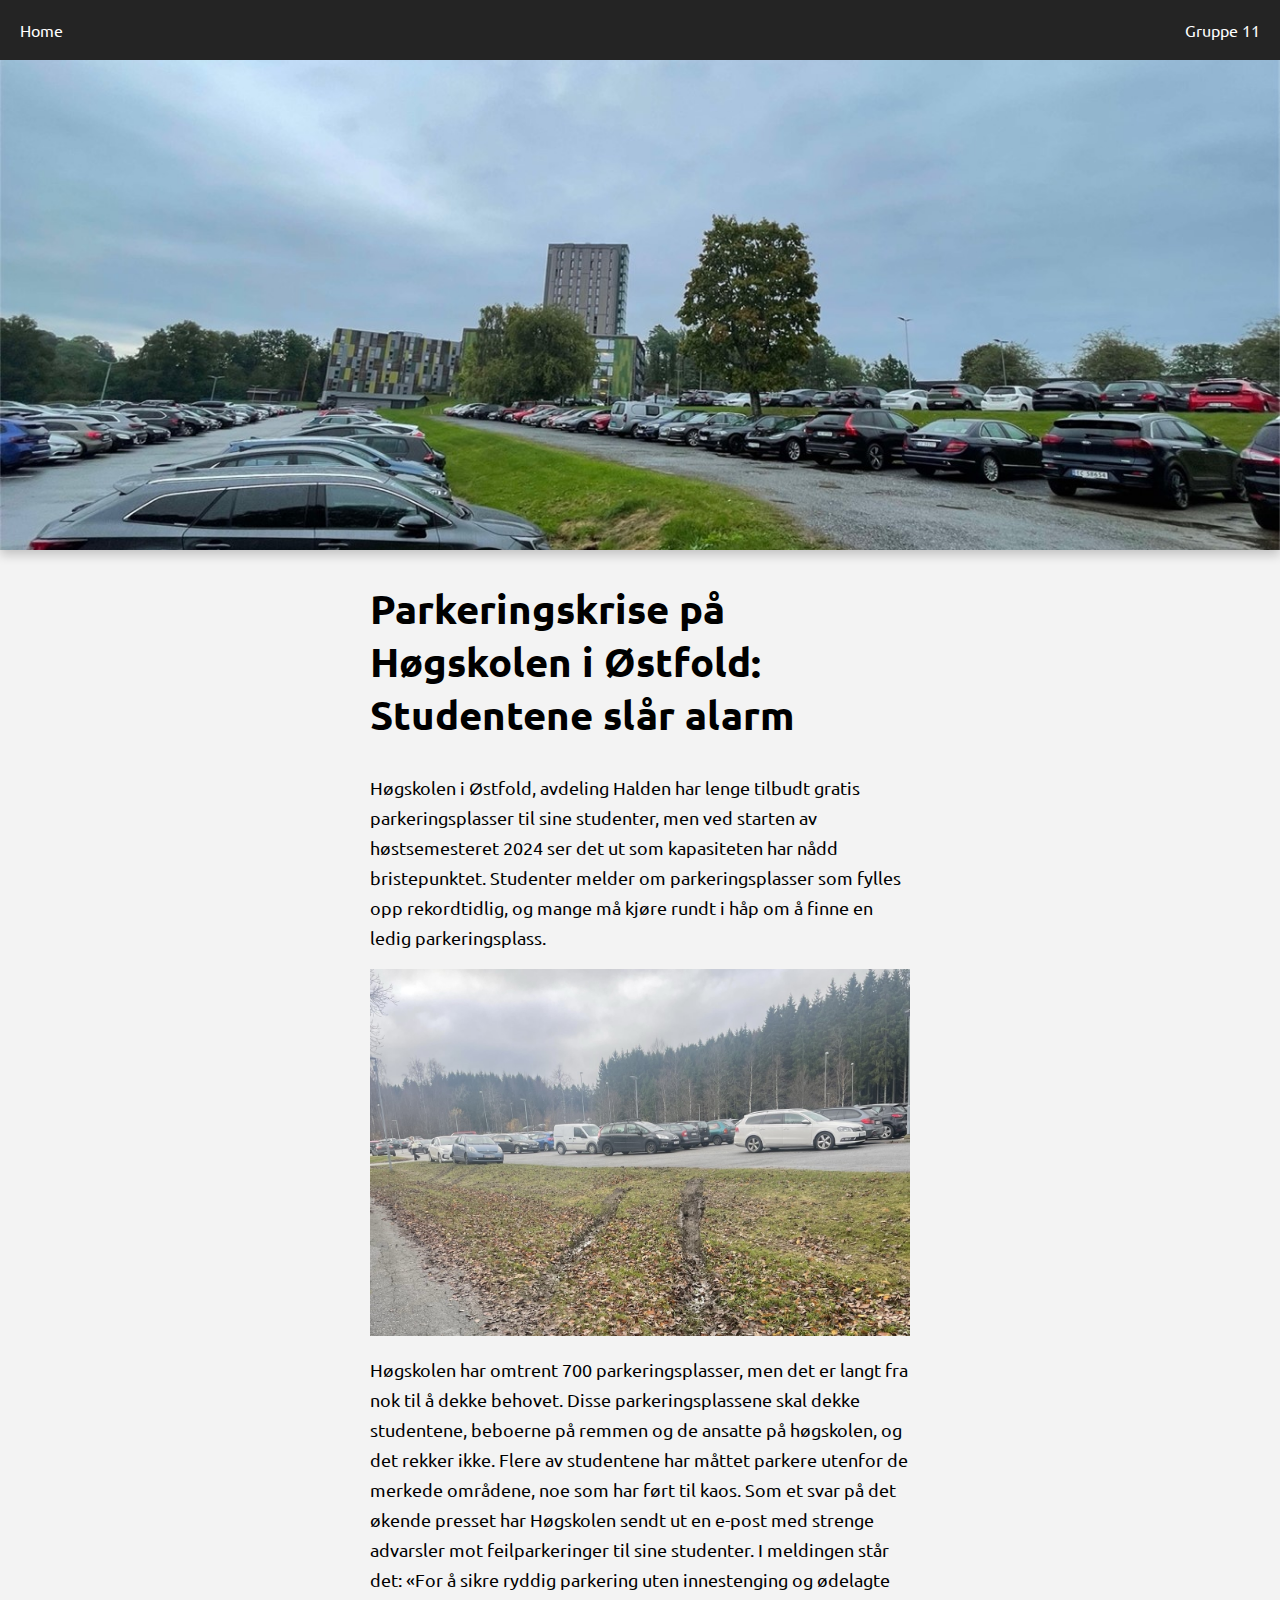
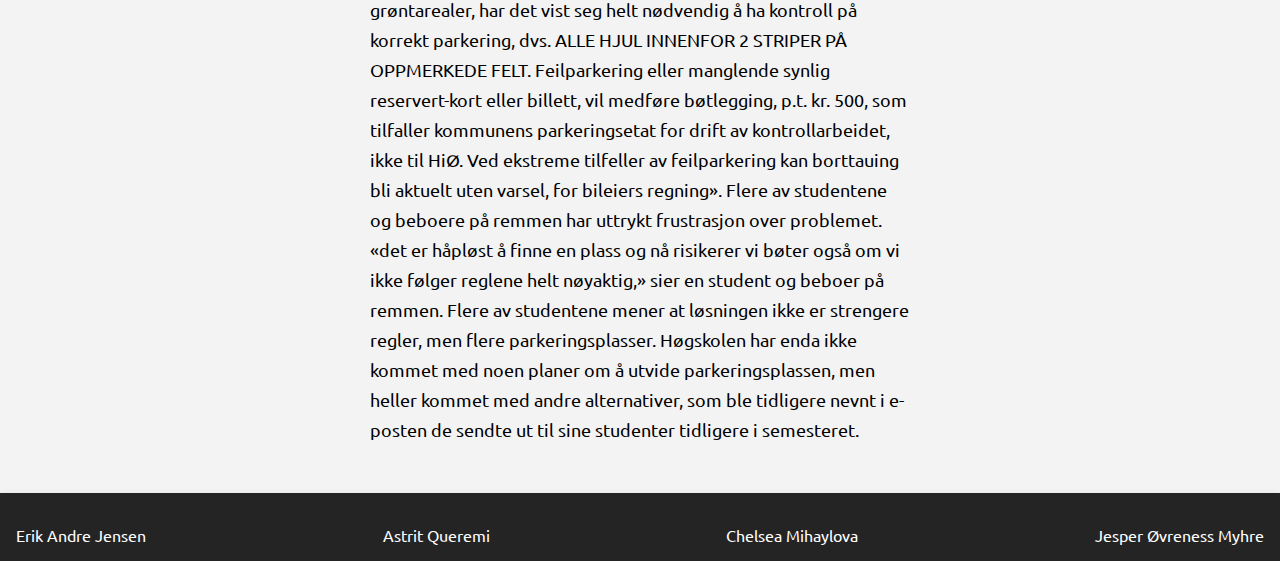
==== Oblig1/Artikkel1.html @ 08207254 "la til skrevet artikkel" ====
<!DOCTYPE html>
<html lang="en">
<head>
    <meta charset="UTF-8">
    <meta name="viewport" content="width=device-width, initial-scale=1.0">
    <link rel="preconnect" href="https://fonts.googleapis.com" />
    <link rel="preconnect" href="https://fonts.gstatic.com" crossorigin /> <link
      href="https://fonts.googleapis.com/css2?family=Ubuntu:ital,wght@0,300;0,400;0,500;0,700;1,300;1,400;1,500;1,700&display=swap"
      rel="stylesheet" />
    <link rel="stylesheet" type="text/css" href="./styles/Artikkel.css" />
    <link rel="stylesheet" type="text/css" href="./styles/nav.css" />
    <link rel="stylesheet" type="text/css" href="./styles/root.css" />

    <title>Artikkel</title>
</head>
<body>
    <main>
        <header>
          <nav>
            <ul>
              <li><a href="index.html">Home</a></li>
              <li>Gruppe 11</li>
            </ul>
          </nav>
          <section id="bannerContainer">
            <img src="./media/Bilde1.jpg" alt="Banner">
            
          </section>
        </header>
        <section id="infoContainer">
          <section id="articleContainer">
            <h1>Parkeringskrise på Høgskolen i Østfold: Studentene slår alarm</h1>
            <article>
                <p> Høgskolen i Østfold, avdeling Halden har lenge tilbudt gratis parkeringsplasser til sine studenter, men ved starten av høstsemesteret 2024 ser det ut som kapasiteten har nådd bristepunktet. Studenter melder om parkeringsplasser som fylles opp rekordtidlig, og mange må kjøre rundt i håp om å finne en ledig parkeringsplass.</p>
                <img src="./media/Bilde2.jpg" alt="Graf">
                <p>Høgskolen har omtrent 700 parkeringsplasser, men det er langt fra nok til å dekke behovet. Disse parkeringsplassene skal dekke studentene, beboerne på remmen og de ansatte på høgskolen, og det rekker ikke. Flere av studentene har måttet parkere utenfor de merkede områdene, noe som har ført til kaos.

                  Som et svar på det økende presset har Høgskolen sendt ut en e-post med strenge advarsler mot feilparkeringer til sine studenter. I meldingen står det: 
                  «For å sikre ryddig parkering uten innestenging og ødelagte grøntarealer, har det vist seg helt nødvendig å ha kontroll på korrekt parkering, dvs. ALLE HJUL INNENFOR 2 STRIPER PÅ OPPMERKEDE FELT. Feilparkering eller manglende synlig reservert-kort eller billett, vil medføre bøtlegging, p.t. kr. 500, som tilfaller kommunens parkeringsetat for drift av kontrollarbeidet, ikke til HiØ. Ved ekstreme tilfeller av feilparkering kan borttauing bli aktuelt uten varsel, for bileiers regning». 
                  
                  Flere av studentene og beboere på remmen har uttrykt frustrasjon over problemet. «det er håpløst å finne en plass og nå risikerer vi bøter også om vi ikke følger reglene helt nøyaktig,» sier en student og beboer på remmen. Flere av studentene mener at løsningen ikke er strengere regler, men flere parkeringsplasser. 
                  
                  Høgskolen har enda ikke kommet med noen planer om å utvide parkeringsplassen, men heller kommet med andre alternativer, som ble tidligere nevnt i e-posten de sendte ut til sine studenter tidligere i semesteret. 
                  
                  </p>
            </article>
          </section>
        </section>
    </main>
    <footer>
      <section id="memberSection"> 
        <li>Erik Andre Jensen</li>
        <li>Astrit Queremi</li>
        <li>Chelsea Mihaylova</li>
        <li>Jesper Øvreness Myhre</li>
      </section>
      </footer>
</body>
</html>
---- Oblig1/styles/Artikkel.css ----
html{
    background-color: var(--background-primary);
    font-family: var(--font);
    box-sizing: border-box;
    display: flex;
    justify-content: center;
    position: relative;
    margin-top: 50px;
  }

  header{
    height: auto;
    width: 100%;
    background-color: #023047;
    box-shadow: 0 5px 10px rgba(0,0,0,0.2);
  }

  body{
    margin: 0;
    padding: 0;
    width: 100%;
    margin: 0 auto;
   
  }

  #bannerContainer{
    width: 100%;
    height: 500px;

    img{
      width: 100%;
      height: 100%;
      object-fit: cover;
    }
  }

  #infoContainer{
    display: flex;
    flex-direction: column;
    align-items: center;
    justify-content: center;
    margin: 0 auto 100px auto;
    width: 65%;
    min-width: 560px;
  }

  #articleContainer{
    width: 65%;
    h1{
      margin-top: 2rem;
      margin-bottom: 2rem;
      font-weight: bold;
      font-size: 2.5rem;
    }

    p{
      margin-top: 1rem;
      margin-bottom: 1rem;
      font-size: 18px;
      line-height: 30px;
    }

    img{
      max-width: 100%;
      min-width: 65%;
    }
  }
  
  footer{
    display: flex;
    flex-direction: column;
    list-style-type: none;
    gap: 2rem;
    background-color: hsl(0, 0%, 14%);
    box-shadow: 0 5px 10px rgba(0,0,0,0.2);
    padding-top: 1rem;
    position: absolute;
    bottom: 0;
    left: 0;
    right: 0;
  }
  
  #memberSection{
    display: flex;
    justify-content: space-between;
    align-items: center;
    padding: 1rem;
    color: white;
    
    h1{
      font-size: 3rem;
      margin-top: 0.4rem;
    }
    ul{
      list-style-type: none;
      padding: 0;
      margin: 0;
    }
  }
  
  .block{
    display: block;
    text-decoration: none;
    color: black;
  }
---- Oblig1/styles/nav.css ----
nav{
  position: fixed;
  top: 0;
  left: 0;
  width: 100%;
  z-index: 1000;
  background-color: var(--background-secondary);

  ul{
    display: flex;
    flex-direction: row;
    justify-content: space-between;
    list-style-type: none;
    color: white;
    margin: 20px 20px;
    padding: 0;
    a{
      color: white;
      text-decoration: none;
    }
  }
  
}
---- Oblig1/styles/root.css ----
:root{
  --background-primary: #f3f3f3;
  --background-secondary: hsl(0, 0%, 14%);
  --font: "ubuntu", "sans-serif";
}
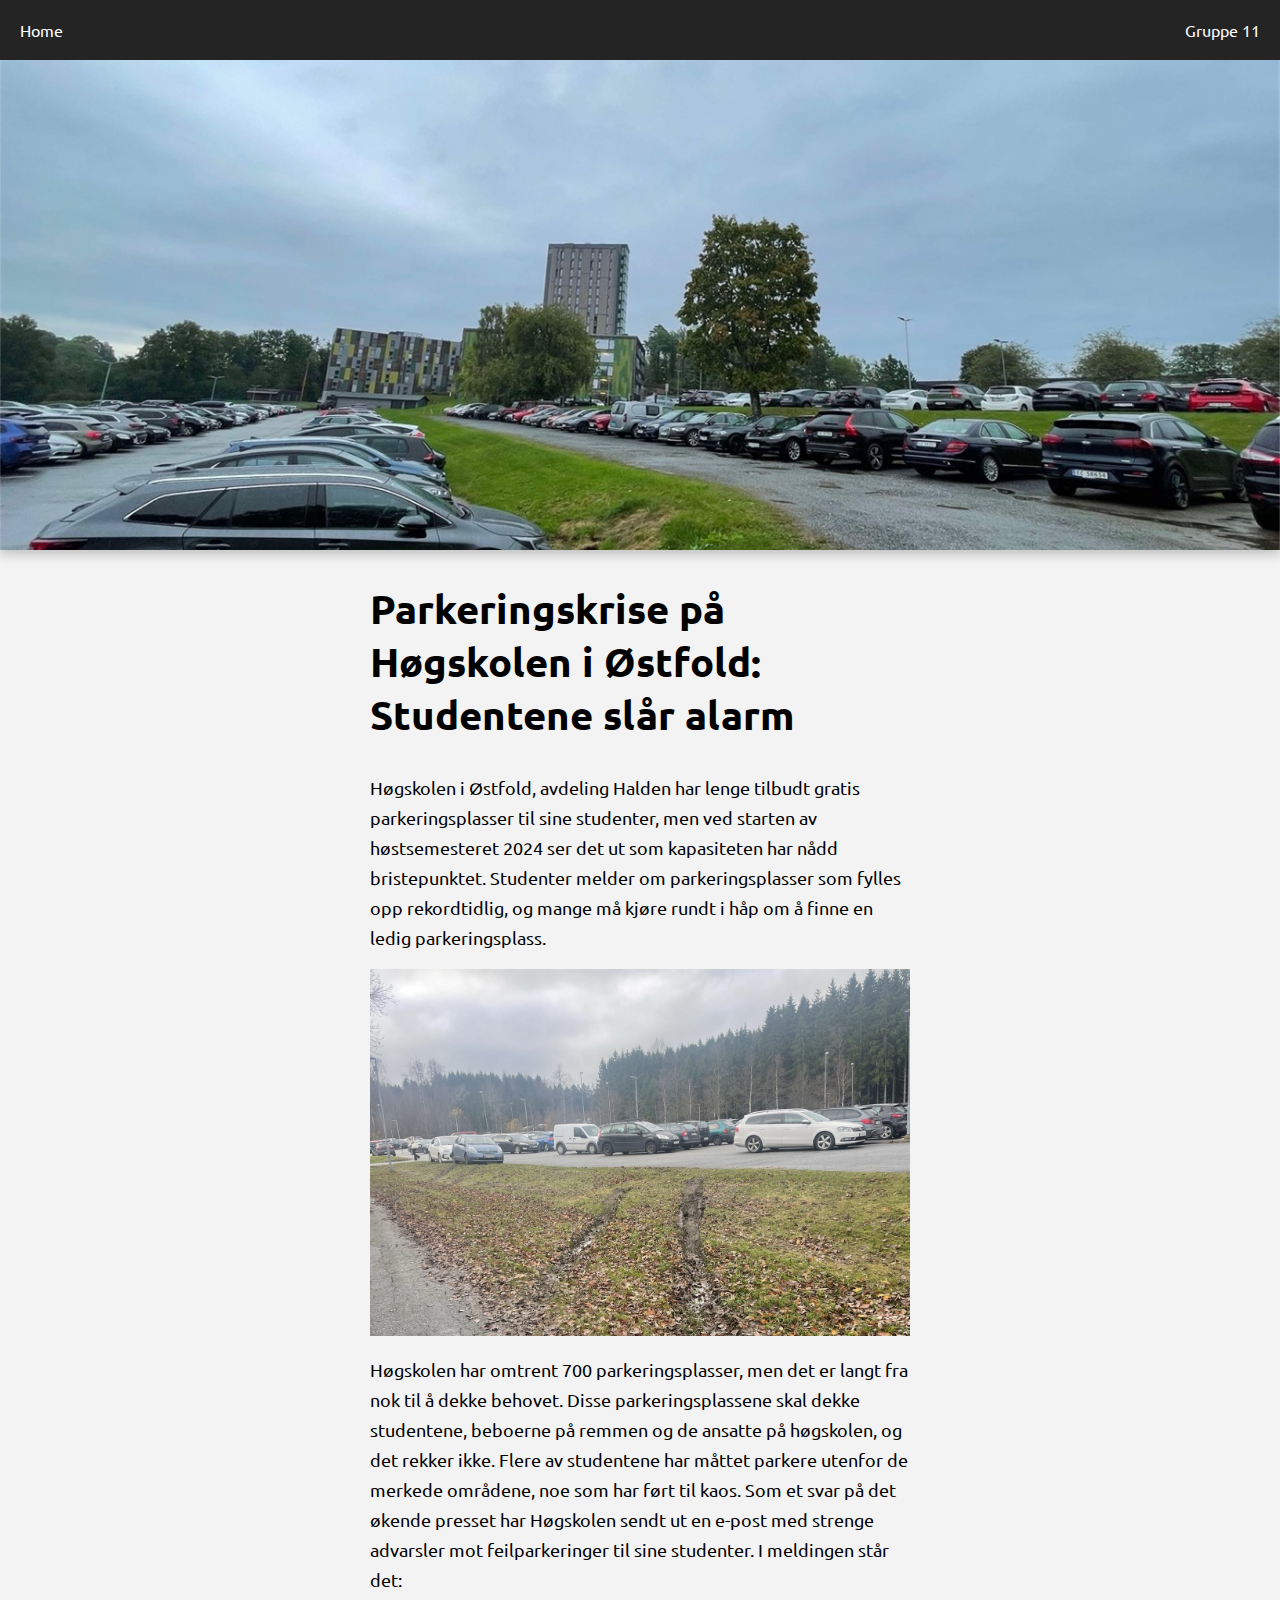
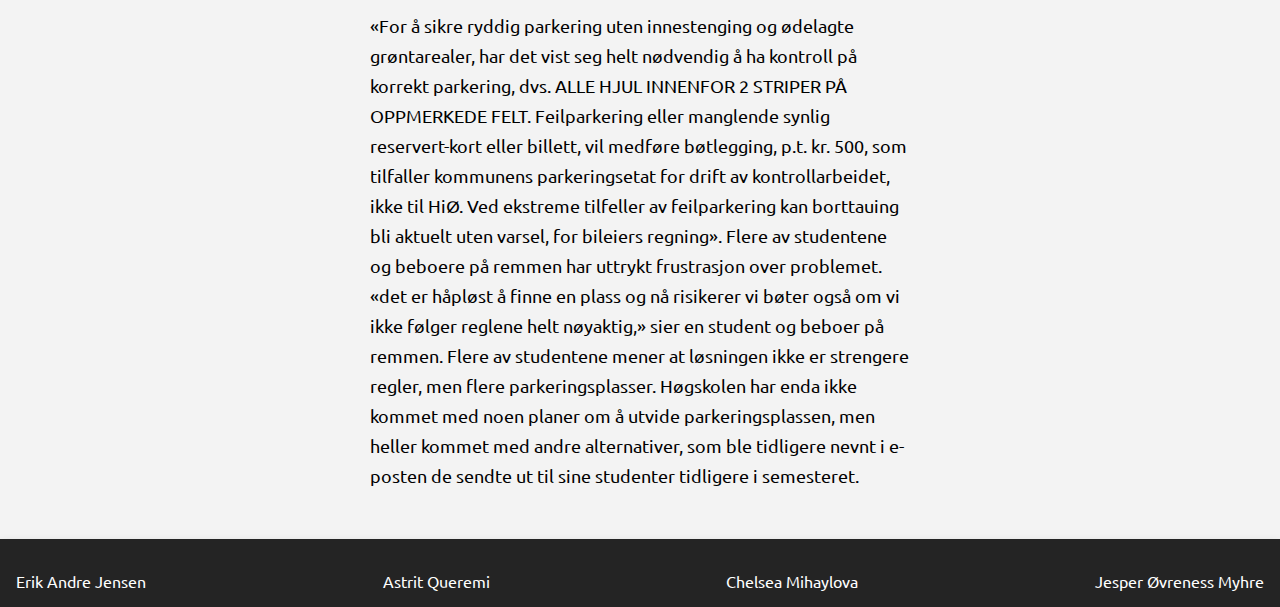
==== commit dc819fd6: "deler opp" ====
--- a/Oblig1/Artikkel1.html
+++ b/Oblig1/Artikkel1.html
@@ -34,14 +34,14 @@
                 <p> Høgskolen i Østfold, avdeling Halden har lenge tilbudt gratis parkeringsplasser til sine studenter, men ved starten av høstsemesteret 2024 ser det ut som kapasiteten har nådd bristepunktet. Studenter melder om parkeringsplasser som fylles opp rekordtidlig, og mange må kjøre rundt i håp om å finne en ledig parkeringsplass.</p>
                 <img src="./media/Bilde2.jpg" alt="Graf">
                 <p>Høgskolen har omtrent 700 parkeringsplasser, men det er langt fra nok til å dekke behovet. Disse parkeringsplassene skal dekke studentene, beboerne på remmen og de ansatte på høgskolen, og det rekker ikke. Flere av studentene har måttet parkere utenfor de merkede områdene, noe som har ført til kaos.
+                  Som et svar på det økende presset har Høgskolen sendt ut en e-post med strenge advarsler mot feilparkeringer til sine studenter. I meldingen står det: 
+                  </p>
 
-                  Som et svar på det økende presset har Høgskolen sendt ut en e-post med strenge advarsler mot feilparkeringer til sine studenter. I meldingen står det: 
+                  <p>
+                    
                   «For å sikre ryddig parkering uten innestenging og ødelagte grøntarealer, har det vist seg helt nødvendig å ha kontroll på korrekt parkering, dvs. ALLE HJUL INNENFOR 2 STRIPER PÅ OPPMERKEDE FELT. Feilparkering eller manglende synlig reservert-kort eller billett, vil medføre bøtlegging, p.t. kr. 500, som tilfaller kommunens parkeringsetat for drift av kontrollarbeidet, ikke til HiØ. Ved ekstreme tilfeller av feilparkering kan borttauing bli aktuelt uten varsel, for bileiers regning». 
-                  
                   Flere av studentene og beboere på remmen har uttrykt frustrasjon over problemet. «det er håpløst å finne en plass og nå risikerer vi bøter også om vi ikke følger reglene helt nøyaktig,» sier en student og beboer på remmen. Flere av studentene mener at løsningen ikke er strengere regler, men flere parkeringsplasser. 
-                  
                   Høgskolen har enda ikke kommet med noen planer om å utvide parkeringsplassen, men heller kommet med andre alternativer, som ble tidligere nevnt i e-posten de sendte ut til sine studenter tidligere i semesteret. 
-                  
                   </p>
             </article>
           </section>
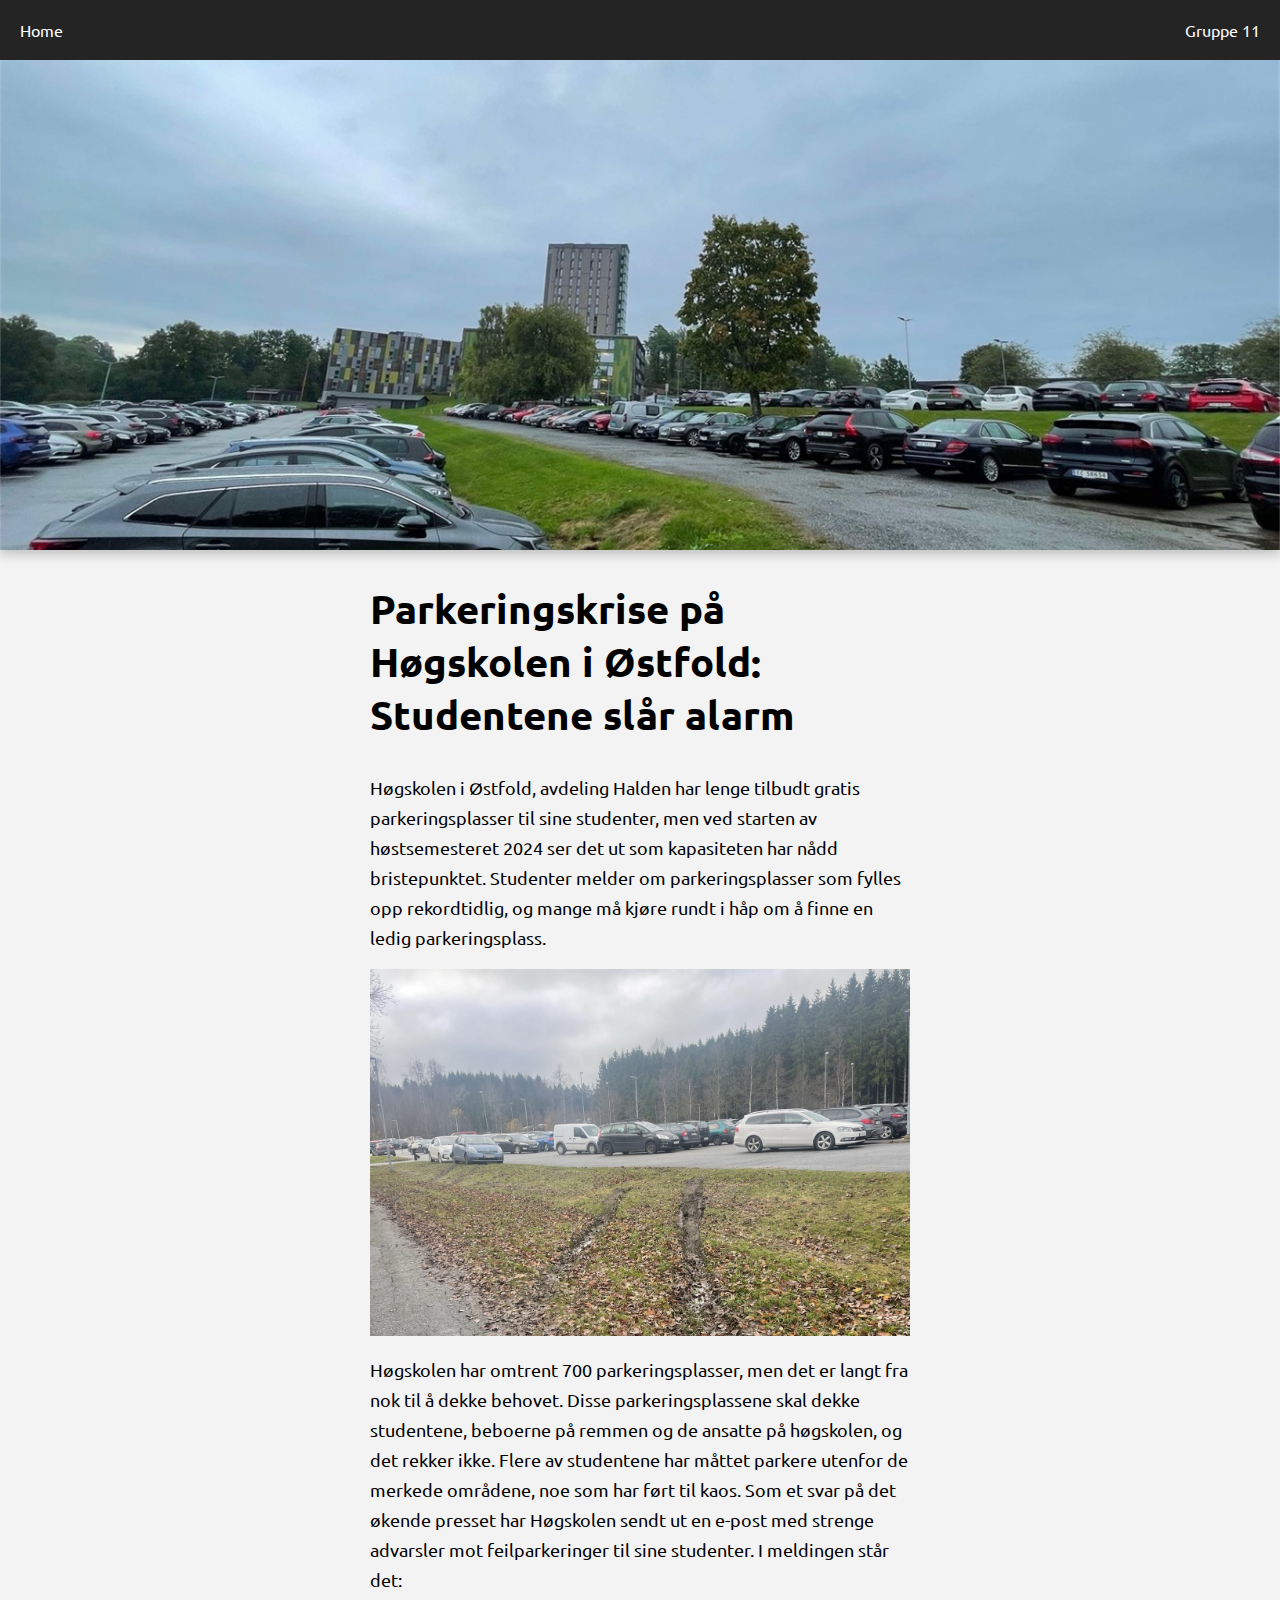
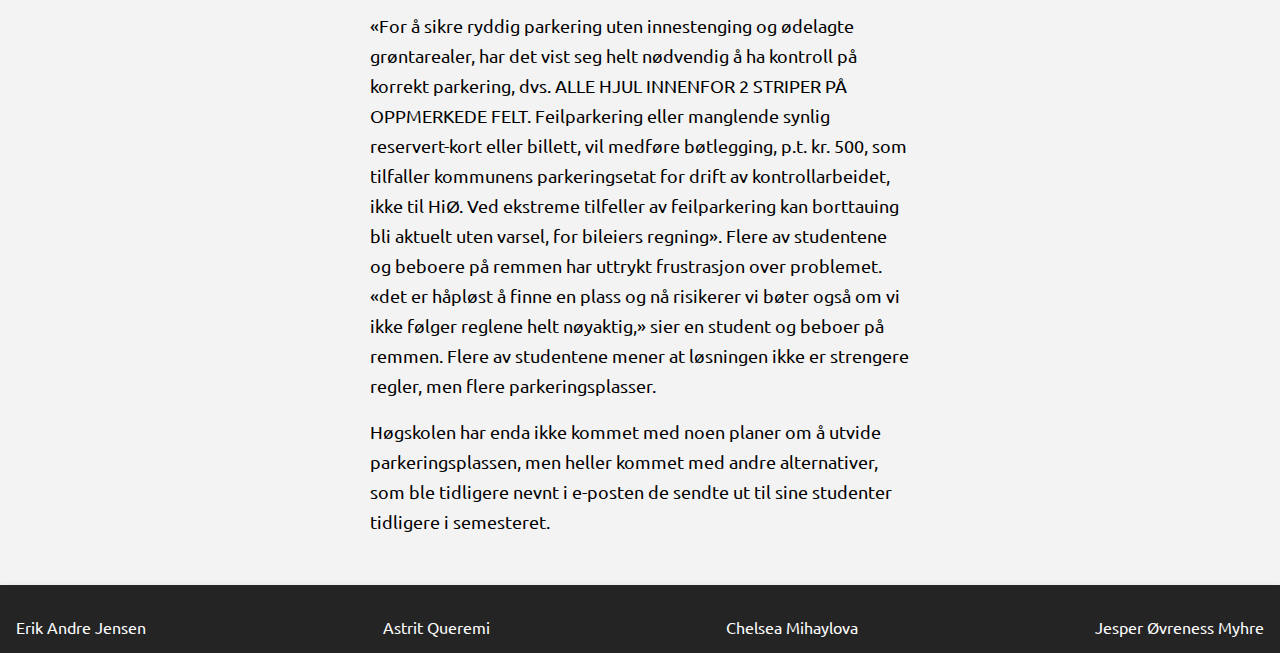
==== commit 2aa4aadf: "Update Artikkel1.html" ====
--- a/Oblig1/Artikkel1.html
+++ b/Oblig1/Artikkel1.html
@@ -38,10 +38,13 @@
                   </p>
 
                   <p>
-                    
                   «For å sikre ryddig parkering uten innestenging og ødelagte grøntarealer, har det vist seg helt nødvendig å ha kontroll på korrekt parkering, dvs. ALLE HJUL INNENFOR 2 STRIPER PÅ OPPMERKEDE FELT. Feilparkering eller manglende synlig reservert-kort eller billett, vil medføre bøtlegging, p.t. kr. 500, som tilfaller kommunens parkeringsetat for drift av kontrollarbeidet, ikke til HiØ. Ved ekstreme tilfeller av feilparkering kan borttauing bli aktuelt uten varsel, for bileiers regning». 
                   Flere av studentene og beboere på remmen har uttrykt frustrasjon over problemet. «det er håpløst å finne en plass og nå risikerer vi bøter også om vi ikke følger reglene helt nøyaktig,» sier en student og beboer på remmen. Flere av studentene mener at løsningen ikke er strengere regler, men flere parkeringsplasser. 
-                  Høgskolen har enda ikke kommet med noen planer om å utvide parkeringsplassen, men heller kommet med andre alternativer, som ble tidligere nevnt i e-posten de sendte ut til sine studenter tidligere i semesteret. 
+                  </p>
+
+                  <p>
+                    Høgskolen har enda ikke kommet med noen planer om å utvide parkeringsplassen, men heller kommet med andre alternativer, som ble tidligere nevnt i e-posten de sendte ut til sine studenter tidligere i semesteret. 
+
                   </p>
             </article>
           </section>
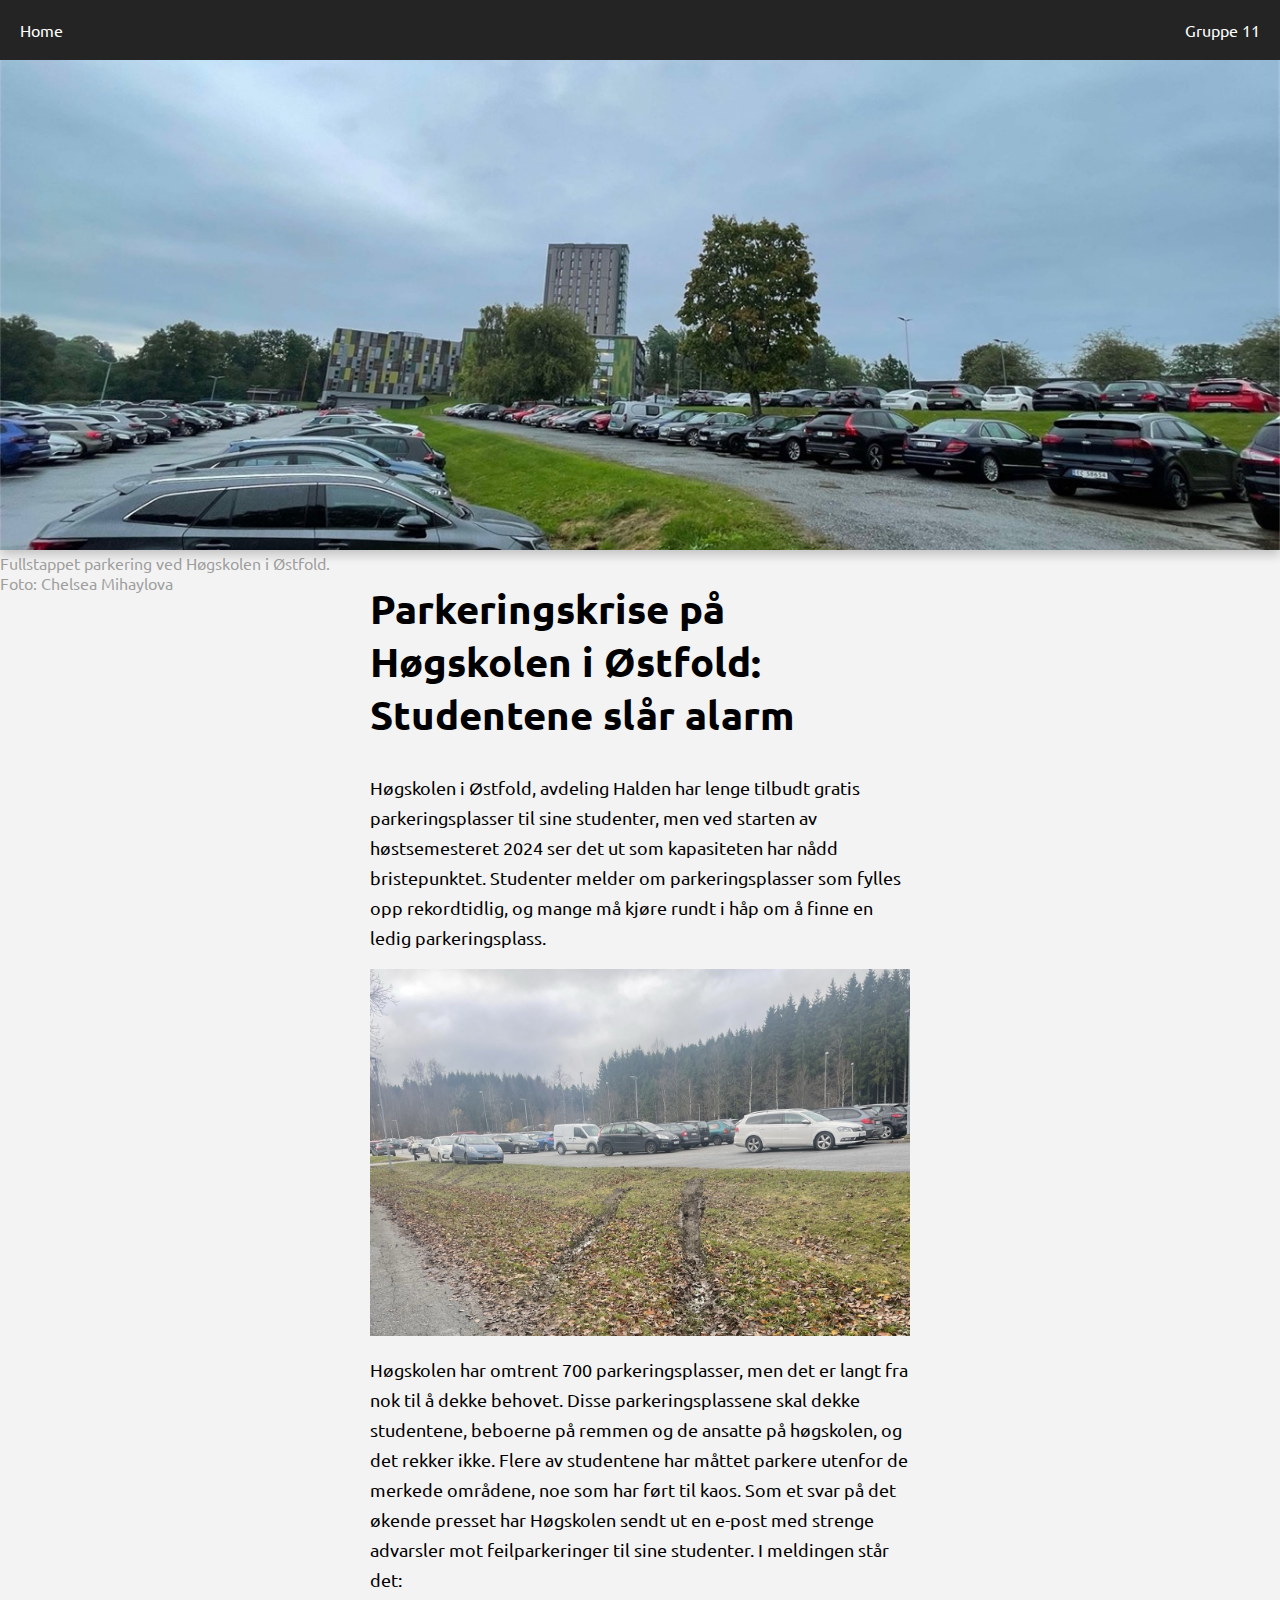
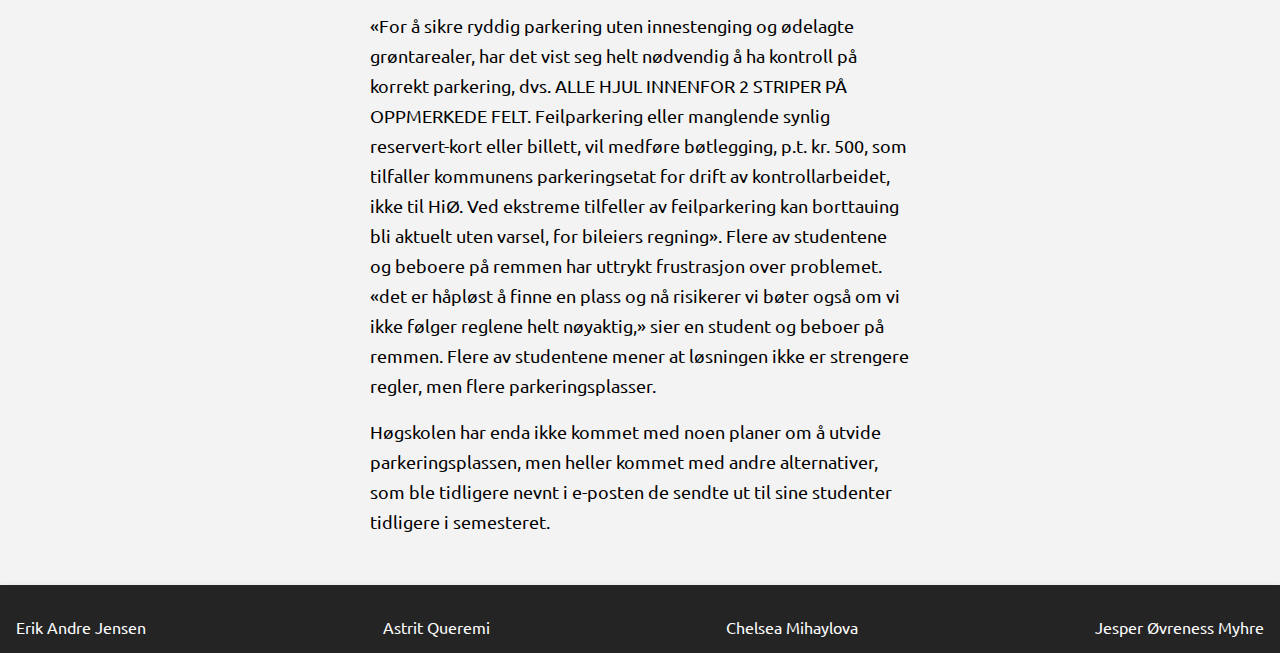
==== commit 154f8b5b: "lagt til fotokreditt" ====
--- a/Oblig1/Artikkel1.html
+++ b/Oblig1/Artikkel1.html
@@ -1,62 +1,94 @@
 <!DOCTYPE html>
 <html lang="en">
-<head>
-    <meta charset="UTF-8">
-    <meta name="viewport" content="width=device-width, initial-scale=1.0">
+  <head>
+    <meta charset="UTF-8" />
+    <meta name="viewport" content="width=device-width, initial-scale=1.0" />
     <link rel="preconnect" href="https://fonts.googleapis.com" />
-    <link rel="preconnect" href="https://fonts.gstatic.com" crossorigin /> <link
+    <link rel="preconnect" href="https://fonts.gstatic.com" crossorigin />
+    <link
       href="https://fonts.googleapis.com/css2?family=Ubuntu:ital,wght@0,300;0,400;0,500;0,700;1,300;1,400;1,500;1,700&display=swap"
-      rel="stylesheet" />
+      rel="stylesheet"
+    />
     <link rel="stylesheet" type="text/css" href="./styles/Artikkel.css" />
     <link rel="stylesheet" type="text/css" href="./styles/nav.css" />
     <link rel="stylesheet" type="text/css" href="./styles/root.css" />
 
     <title>Artikkel</title>
-</head>
-<body>
+  </head>
+  <body>
     <main>
-        <header>
-          <nav>
-            <ul>
-              <li><a href="index.html">Home</a></li>
-              <li>Gruppe 11</li>
-            </ul>
-          </nav>
-          <section id="bannerContainer">
-            <img src="./media/Bilde1.jpg" alt="Banner">
-            
-          </section>
-        </header>
-        <section id="infoContainer">
-          <section id="articleContainer">
-            <h1>Parkeringskrise på Høgskolen i Østfold: Studentene slår alarm</h1>
-            <article>
-                <p> Høgskolen i Østfold, avdeling Halden har lenge tilbudt gratis parkeringsplasser til sine studenter, men ved starten av høstsemesteret 2024 ser det ut som kapasiteten har nådd bristepunktet. Studenter melder om parkeringsplasser som fylles opp rekordtidlig, og mange må kjøre rundt i håp om å finne en ledig parkeringsplass.</p>
-                <img src="./media/Bilde2.jpg" alt="Graf">
-                <p>Høgskolen har omtrent 700 parkeringsplasser, men det er langt fra nok til å dekke behovet. Disse parkeringsplassene skal dekke studentene, beboerne på remmen og de ansatte på høgskolen, og det rekker ikke. Flere av studentene har måttet parkere utenfor de merkede områdene, noe som har ført til kaos.
-                  Som et svar på det økende presset har Høgskolen sendt ut en e-post med strenge advarsler mot feilparkeringer til sine studenter. I meldingen står det: 
-                  </p>
+      <header>
+        <nav>
+          <ul>
+            <li><a href="index.html">Home</a></li>
+            <li>Gruppe 11</li>
+          </ul>
+        </nav>
+        <section id="bannerContainer">
+          <img src="./media/Bilde1.jpg" alt="Banner" />
+          <p>
+            Fullstappet parkering ved Høgskolen i Østfold. <br />
+            Foto: Chelsea Mihaylova
+          </p>
+        </section>
+      </header>
+      <section id="infoContainer">
+        <section id="articleContainer">
+          <h1>Parkeringskrise på Høgskolen i Østfold: Studentene slår alarm</h1>
+          <article>
+            <p>
+              Høgskolen i Østfold, avdeling Halden har lenge tilbudt gratis
+              parkeringsplasser til sine studenter, men ved starten av
+              høstsemesteret 2024 ser det ut som kapasiteten har nådd
+              bristepunktet. Studenter melder om parkeringsplasser som fylles
+              opp rekordtidlig, og mange må kjøre rundt i håp om å finne en
+              ledig parkeringsplass.
+            </p>
+            <img src="./media/Bilde2.jpg" alt="Graf" />
+            <p>
+              Høgskolen har omtrent 700 parkeringsplasser, men det er langt fra
+              nok til å dekke behovet. Disse parkeringsplassene skal dekke
+              studentene, beboerne på remmen og de ansatte på høgskolen, og det
+              rekker ikke. Flere av studentene har måttet parkere utenfor de
+              merkede områdene, noe som har ført til kaos. Som et svar på det
+              økende presset har Høgskolen sendt ut en e-post med strenge
+              advarsler mot feilparkeringer til sine studenter. I meldingen står
+              det:
+            </p>
 
-                  <p>
-                  «For å sikre ryddig parkering uten innestenging og ødelagte grøntarealer, har det vist seg helt nødvendig å ha kontroll på korrekt parkering, dvs. ALLE HJUL INNENFOR 2 STRIPER PÅ OPPMERKEDE FELT. Feilparkering eller manglende synlig reservert-kort eller billett, vil medføre bøtlegging, p.t. kr. 500, som tilfaller kommunens parkeringsetat for drift av kontrollarbeidet, ikke til HiØ. Ved ekstreme tilfeller av feilparkering kan borttauing bli aktuelt uten varsel, for bileiers regning». 
-                  Flere av studentene og beboere på remmen har uttrykt frustrasjon over problemet. «det er håpløst å finne en plass og nå risikerer vi bøter også om vi ikke følger reglene helt nøyaktig,» sier en student og beboer på remmen. Flere av studentene mener at løsningen ikke er strengere regler, men flere parkeringsplasser. 
-                  </p>
+            <p>
+              «For å sikre ryddig parkering uten innestenging og ødelagte
+              grøntarealer, har det vist seg helt nødvendig å ha kontroll på
+              korrekt parkering, dvs. ALLE HJUL INNENFOR 2 STRIPER PÅ OPPMERKEDE
+              FELT. Feilparkering eller manglende synlig reservert-kort eller
+              billett, vil medføre bøtlegging, p.t. kr. 500, som tilfaller
+              kommunens parkeringsetat for drift av kontrollarbeidet, ikke til
+              HiØ. Ved ekstreme tilfeller av feilparkering kan borttauing bli
+              aktuelt uten varsel, for bileiers regning». Flere av studentene og
+              beboere på remmen har uttrykt frustrasjon over problemet. «det er
+              håpløst å finne en plass og nå risikerer vi bøter også om vi ikke
+              følger reglene helt nøyaktig,» sier en student og beboer på
+              remmen. Flere av studentene mener at løsningen ikke er strengere
+              regler, men flere parkeringsplasser.
+            </p>
 
-                  <p>
-                    Høgskolen har enda ikke kommet med noen planer om å utvide parkeringsplassen, men heller kommet med andre alternativer, som ble tidligere nevnt i e-posten de sendte ut til sine studenter tidligere i semesteret. 
-
-                  </p>
-            </article>
-          </section>
+            <p>
+              Høgskolen har enda ikke kommet med noen planer om å utvide
+              parkeringsplassen, men heller kommet med andre alternativer, som
+              ble tidligere nevnt i e-posten de sendte ut til sine studenter
+              tidligere i semesteret.
+            </p>
+          </article>
         </section>
+      </section>
     </main>
     <footer>
-      <section id="memberSection"> 
+      <section id="memberSection">
         <li>Erik Andre Jensen</li>
         <li>Astrit Queremi</li>
         <li>Chelsea Mihaylova</li>
         <li>Jesper Øvreness Myhre</li>
       </section>
-      </footer>
-</body>
-</html>+    </footer>
+  </body>
+</html>
--- a/Oblig1/styles/Artikkel.css
+++ b/Oblig1/styles/Artikkel.css
@@ -31,6 +31,10 @@
       width: 100%;
       height: 100%;
       object-fit: cover;
+    }
+    p{
+      margin: 0;
+      opacity: 0.35;
     }
   }
 
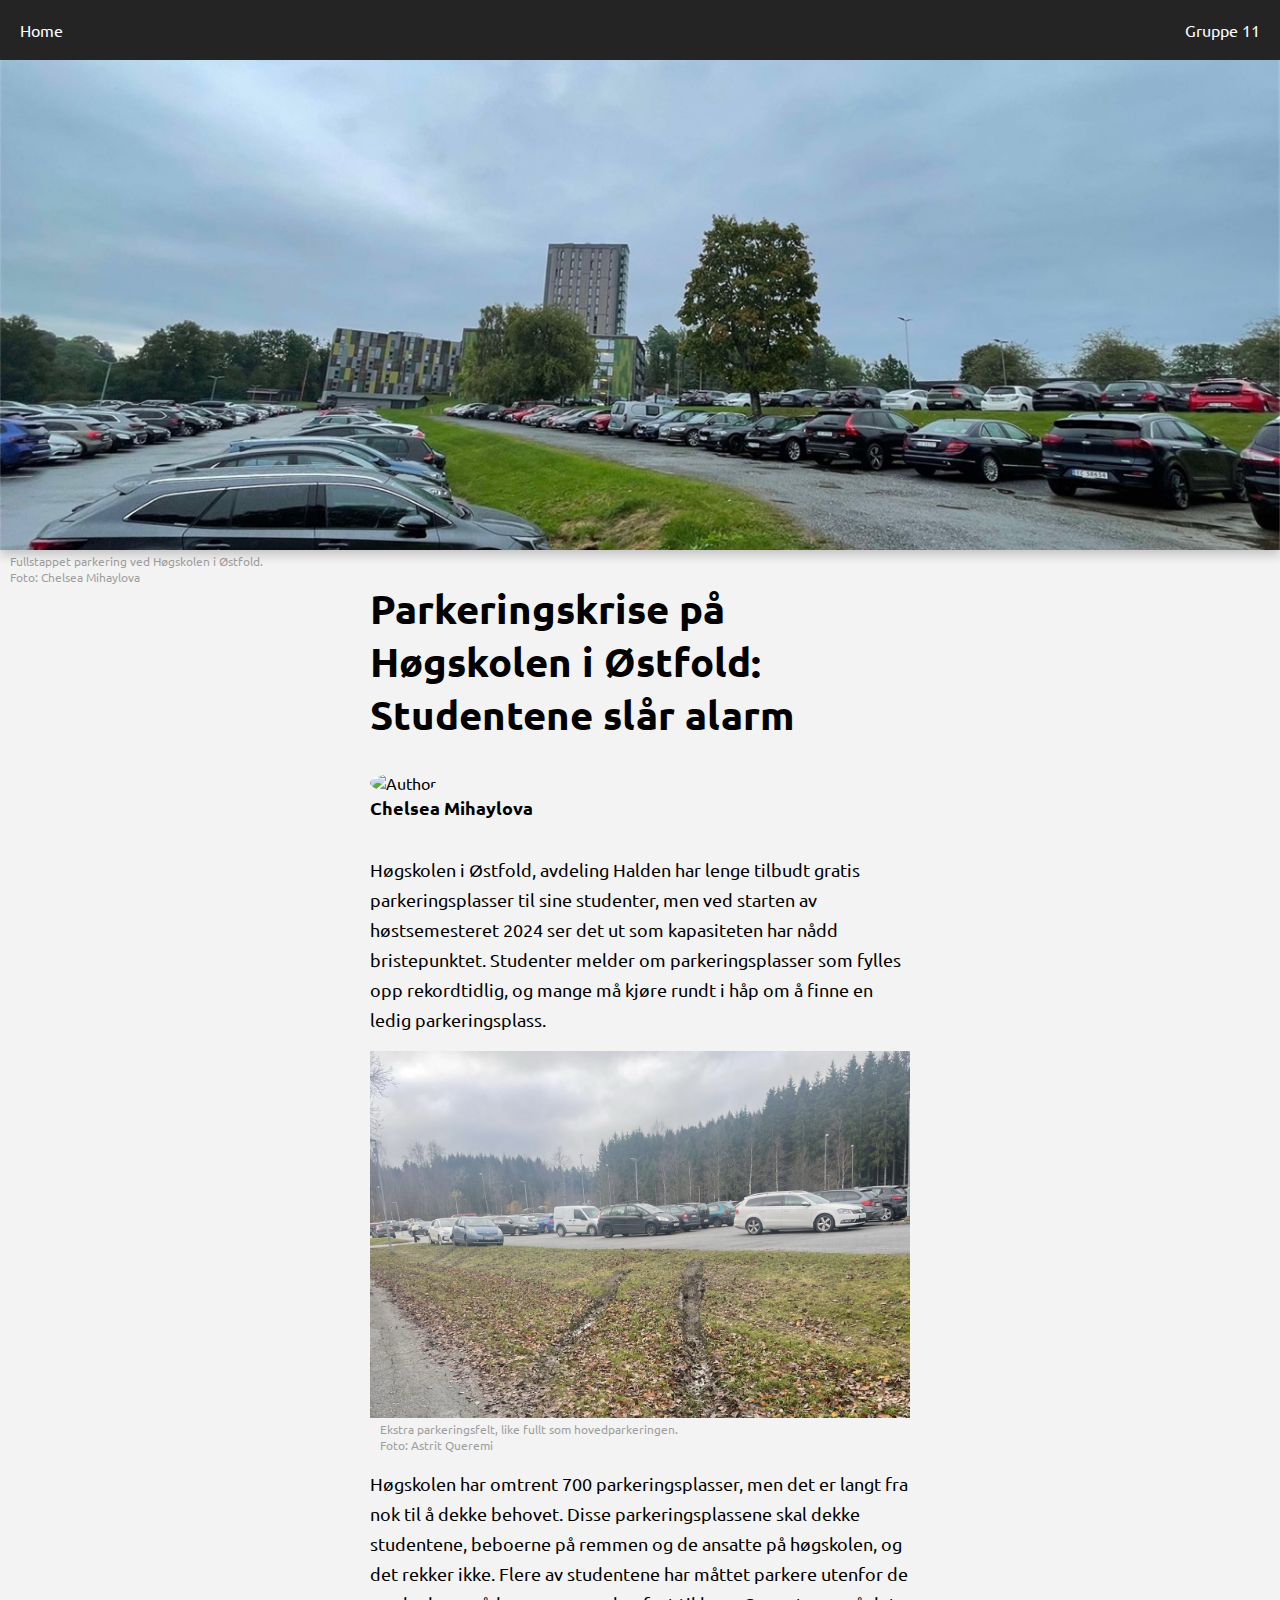
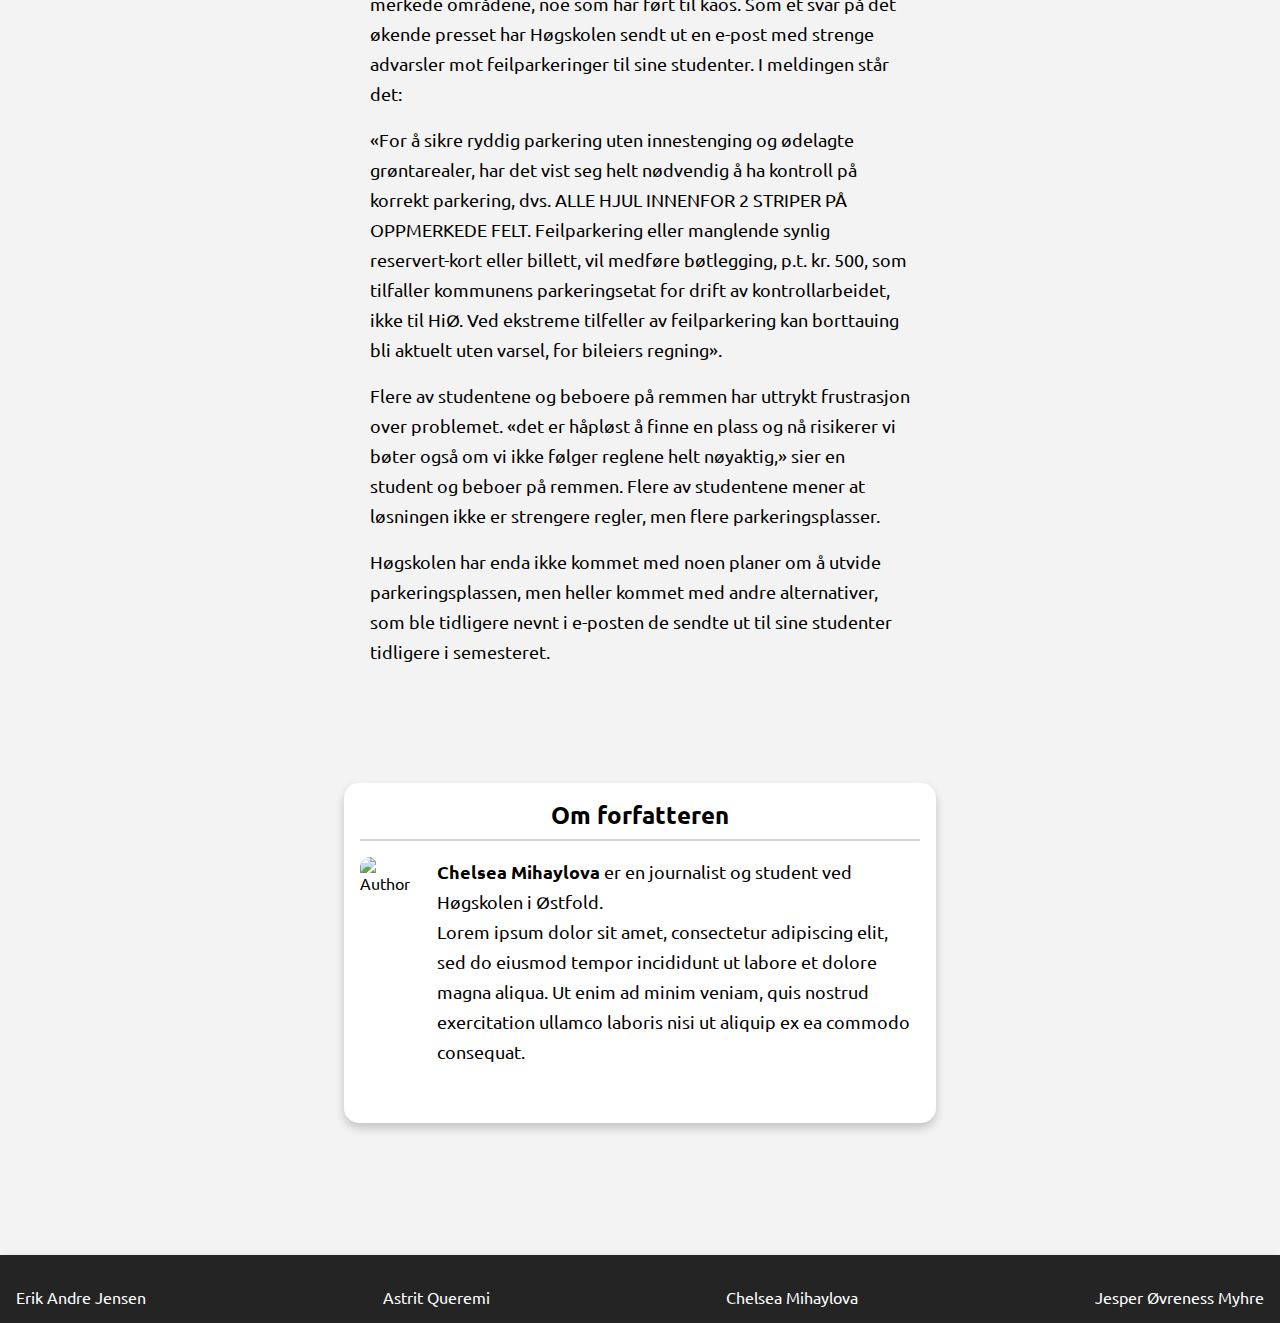
==== commit 40e04a16: "lagt til forfatterinfo" ====
--- a/Oblig1/Artikkel1.html
+++ b/Oblig1/Artikkel1.html
@@ -26,7 +26,7 @@
         </nav>
         <section id="bannerContainer">
           <img src="./media/Bilde1.jpg" alt="Banner" />
-          <p>
+          <p class="photoContext">
             Fullstappet parkering ved Høgskolen i Østfold. <br />
             Foto: Chelsea Mihaylova
           </p>
@@ -35,6 +35,10 @@
       <section id="infoContainer">
         <section id="articleContainer">
           <h1>Parkeringskrise på Høgskolen i Østfold: Studentene slår alarm</h1>
+          <section id="authorInfo-S">
+            <img src="http://placehold.it/32x32" alt="Author" sizes="40px"/>
+            <p>Chelsea Mihaylova</p>
+          </section>
           <article>
             <p>
               Høgskolen i Østfold, avdeling Halden har lenge tilbudt gratis
@@ -45,6 +49,10 @@
               ledig parkeringsplass.
             </p>
             <img src="./media/Bilde2.jpg" alt="Graf" />
+            <p class="photoContext">
+              Ekstra parkeringsfelt, like fullt som hovedparkeringen. <br />
+              Foto: Astrit Queremi
+            </p>
             <p>
               Høgskolen har omtrent 700 parkeringsplasser, men det er langt fra
               nok til å dekke behovet. Disse parkeringsplassene skal dekke
@@ -64,12 +72,14 @@
               billett, vil medføre bøtlegging, p.t. kr. 500, som tilfaller
               kommunens parkeringsetat for drift av kontrollarbeidet, ikke til
               HiØ. Ved ekstreme tilfeller av feilparkering kan borttauing bli
-              aktuelt uten varsel, for bileiers regning». Flere av studentene og
-              beboere på remmen har uttrykt frustrasjon over problemet. «det er
-              håpløst å finne en plass og nå risikerer vi bøter også om vi ikke
-              følger reglene helt nøyaktig,» sier en student og beboer på
-              remmen. Flere av studentene mener at løsningen ikke er strengere
-              regler, men flere parkeringsplasser.
+              aktuelt uten varsel, for bileiers regning».
+            </p>
+            <p>
+              Flere av studentene og beboere på remmen har uttrykt frustrasjon
+              over problemet. «det er håpløst å finne en plass og nå risikerer
+              vi bøter også om vi ikke følger reglene helt nøyaktig,» sier en
+              student og beboer på remmen. Flere av studentene mener at
+              løsningen ikke er strengere regler, men flere parkeringsplasser.
             </p>
 
             <p>
@@ -80,6 +90,19 @@
             </p>
           </article>
         </section>
+      </section>
+      <section id="authorContainer">
+        <h3>Om forfatteren</h3>
+        <section id="authorInfo">
+          <img src="http://placehold.it/150x250" alt="Author" />
+          <p>
+            <strong>Chelsea Mihaylova</strong> er en journalist og student ved
+            Høgskolen i Østfold. <br>
+            Lorem ipsum dolor sit amet, consectetur adipiscing elit, 
+            sed do eiusmod tempor incididunt ut labore et dolore magna aliqua. 
+            Ut enim ad minim veniam, quis nostrud exercitation ullamco laboris 
+            nisi ut aliquip ex ea commodo consequat.
+          </p>
       </section>
     </main>
     <footer>
--- a/Oblig1/styles/Artikkel.css
+++ b/Oblig1/styles/Artikkel.css
@@ -17,7 +17,7 @@
 
   body{
     margin: 0;
-    padding: 0;
+    padding: 0 0 100px 0;
     width: 100%;
     margin: 0 auto;
    
@@ -32,10 +32,14 @@
       height: 100%;
       object-fit: cover;
     }
-    p{
-      margin: 0;
-      opacity: 0.35;
-    }
+  }
+
+  .photoContext{
+    margin: 0;
+    opacity: 0.35;
+    font-size: 12px;
+    line-height: normal;
+    margin-left: 10px;
   }
 
   #infoContainer{
@@ -56,18 +60,15 @@
       font-weight: bold;
       font-size: 2.5rem;
     }
-
-    p{
-      margin-top: 1rem;
-      margin-bottom: 1rem;
-      font-size: 18px;
-      line-height: 30px;
-    }
-
     img{
       max-width: 100%;
-      min-width: 65%;
     }
+  }
+  p{
+    margin-top: 1rem;
+    margin-bottom: 1rem;
+    font-size: 18px;
+    line-height: 30px;
   }
   
   footer{
@@ -106,4 +107,56 @@
     display: block;
     text-decoration: none;
     color: black;
-  }+  }
+
+  #authorContainer {
+    box-shadow: var(--box-shadow);
+    border-radius: 15px;
+    width: 80%;
+    max-width: 560px;
+    margin: 0 auto 100px auto;
+    padding: 1rem;
+    background-color: #fff;
+    text-align: center;
+
+    h3{
+      margin: 0 0 1rem 0;
+      font-size: 1.5rem;
+      border-bottom: 2px solid lightgray;
+      padding-bottom: .5rem;
+    }
+}
+
+#authorInfo {
+    display: flex;
+    flex-direction: row;
+    align-items: flex-start;
+    justify-content: center;
+
+    img{
+      object-fit: cover;
+      border-radius: 10px;
+      width: 150px;
+      height: 250px;
+      margin-right: 1rem;
+    }
+
+    p{
+      margin: 0;
+      padding-left: .7rem;
+      text-align: left;
+      max-width: 500px;
+    }
+}
+
+#authorInfo-S{
+  img{
+    height: 32px;
+    width: 32px;
+    border-radius: 50%;
+  }
+  p{
+    font-weight: bold;
+    margin: 0 0 2rem 0;
+  }
+}--- a/Oblig1/styles/root.css
+++ b/Oblig1/styles/root.css
@@ -1,5 +1,6 @@
 :root{
   --background-primary: #f3f3f3;
   --background-secondary: hsl(0, 0%, 14%);
+  --box-shadow: 0 5px 10px rgba(0,0,0,0.2); 
   --font: "ubuntu", "sans-serif";
 }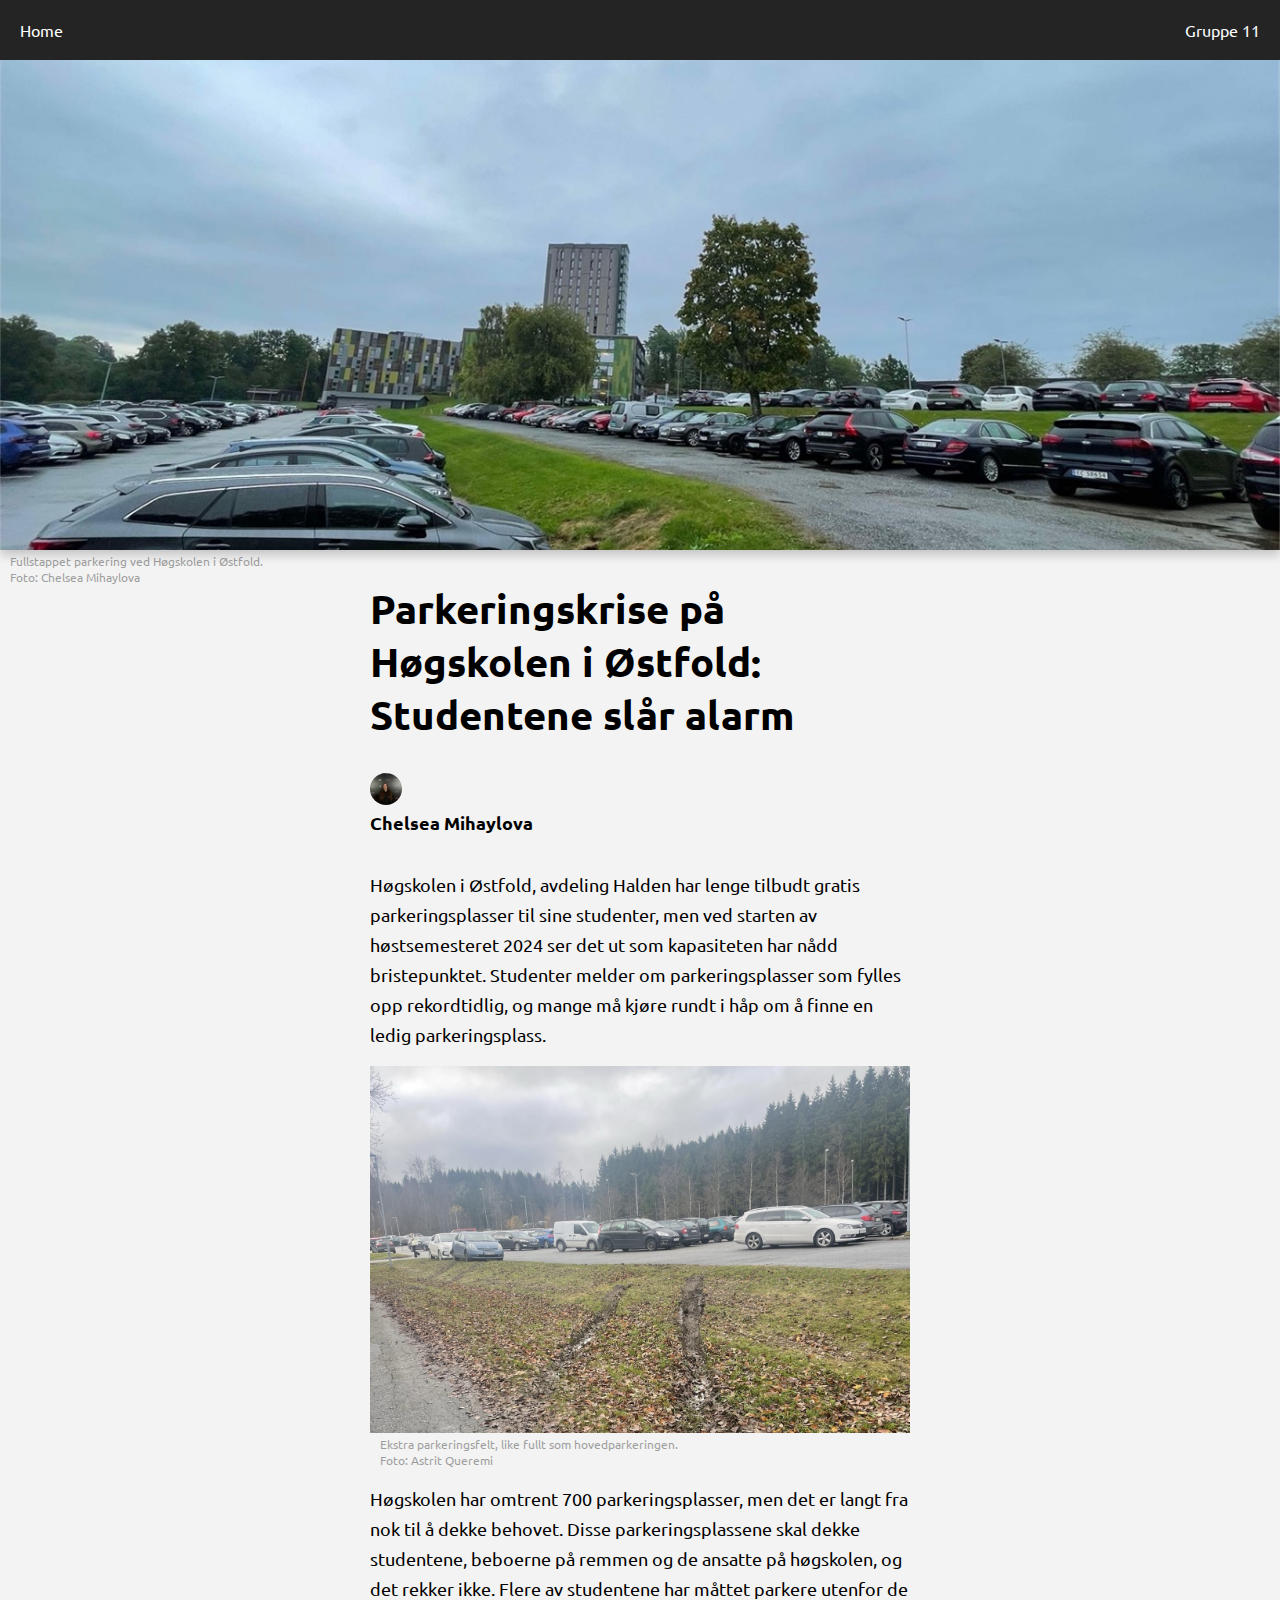
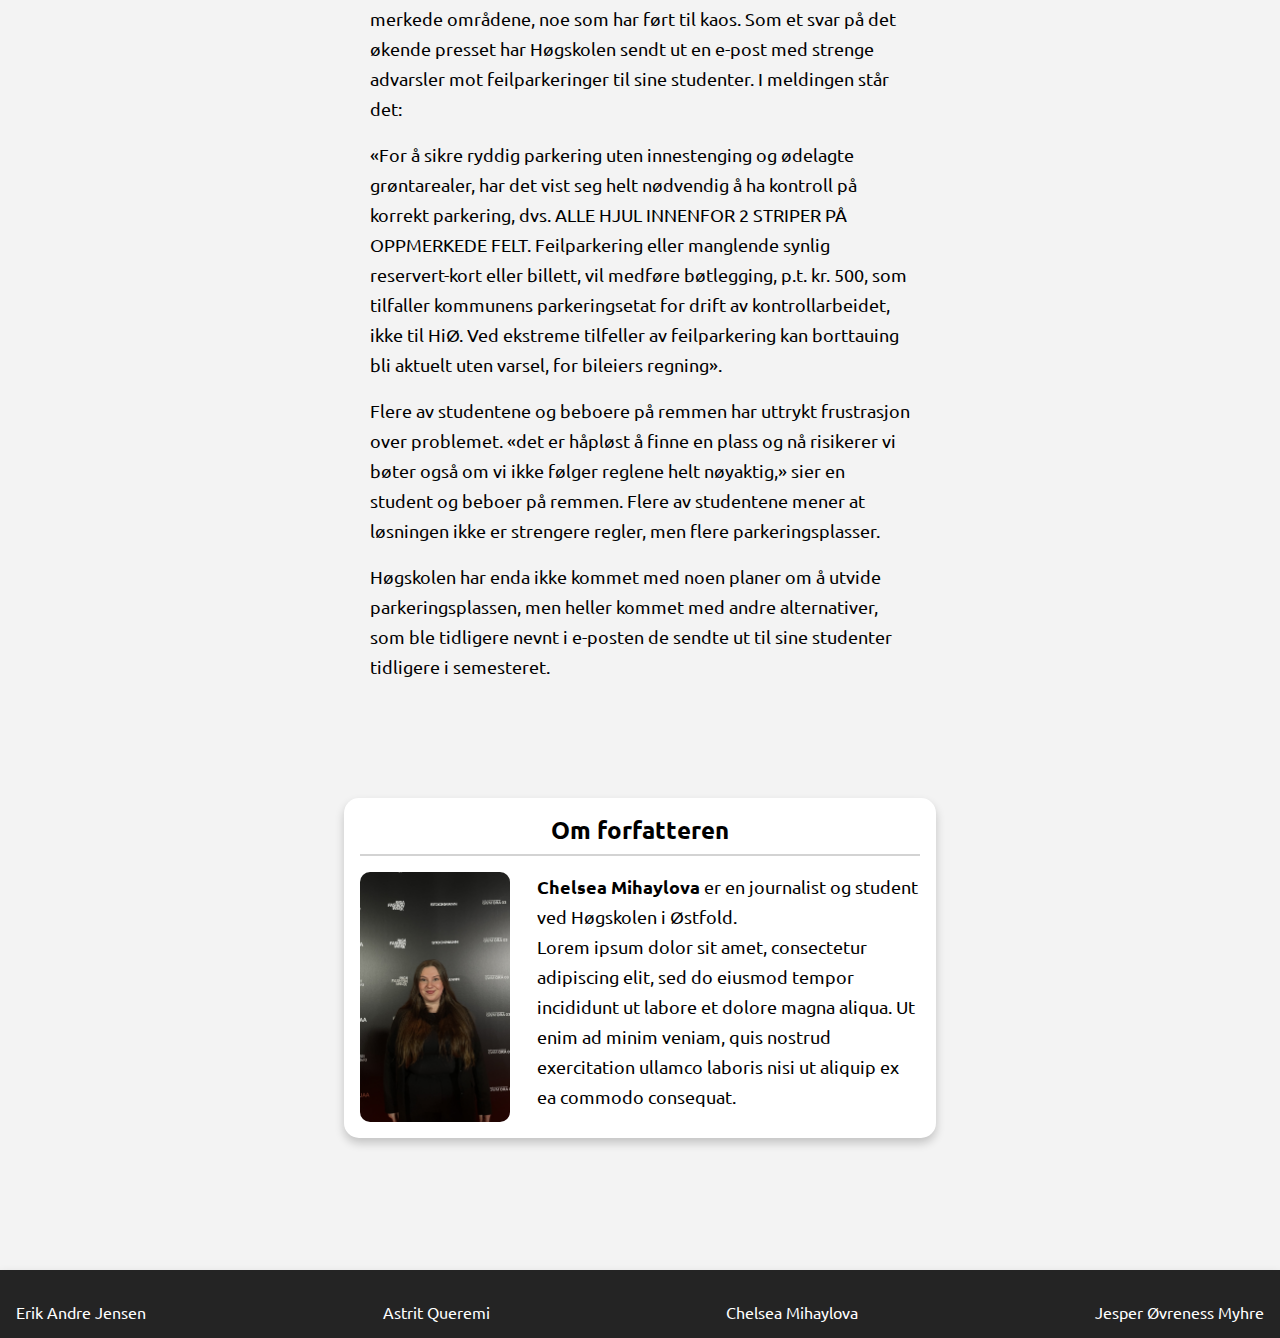
==== commit 2ea0d57f: "lagt til forfatterbilder" ====
--- a/Oblig1/Artikkel1.html
+++ b/Oblig1/Artikkel1.html
@@ -36,7 +36,7 @@
         <section id="articleContainer">
           <h1>Parkeringskrise på Høgskolen i Østfold: Studentene slår alarm</h1>
           <section id="authorInfo-S">
-            <img src="http://placehold.it/32x32" alt="Author" sizes="40px"/>
+            <img src="./media/chels.jpg" alt="Author" sizes="40px"/>
             <p>Chelsea Mihaylova</p>
           </section>
           <article>
@@ -94,7 +94,7 @@
       <section id="authorContainer">
         <h3>Om forfatteren</h3>
         <section id="authorInfo">
-          <img src="http://placehold.it/150x250" alt="Author" />
+          <img src="./media/chels.jpg" alt="Author"/>
           <p>
             <strong>Chelsea Mihaylova</strong> er en journalist og student ved
             Høgskolen i Østfold. <br>
--- a/Oblig1/styles/Artikkel.css
+++ b/Oblig1/styles/Artikkel.css
@@ -154,6 +154,8 @@
     height: 32px;
     width: 32px;
     border-radius: 50%;
+
+    object-fit: cover;
   }
   p{
     font-weight: bold;
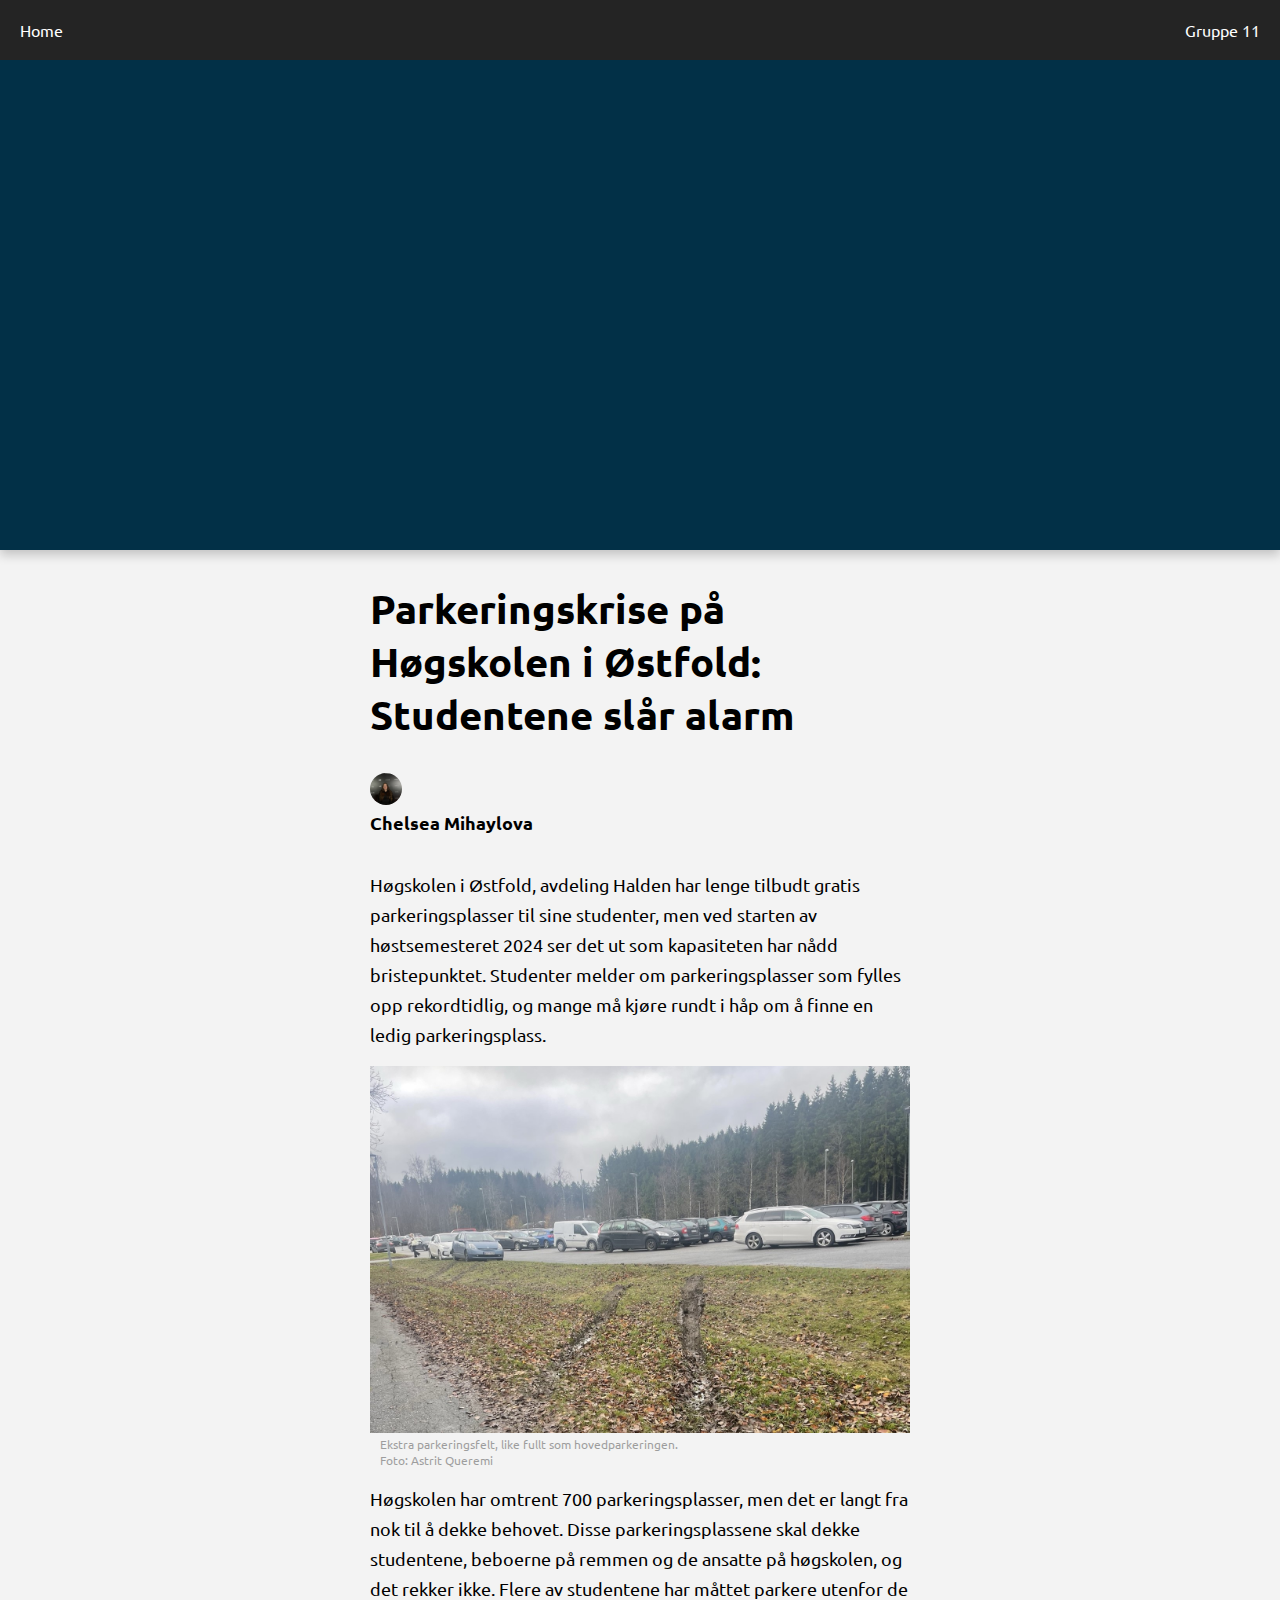
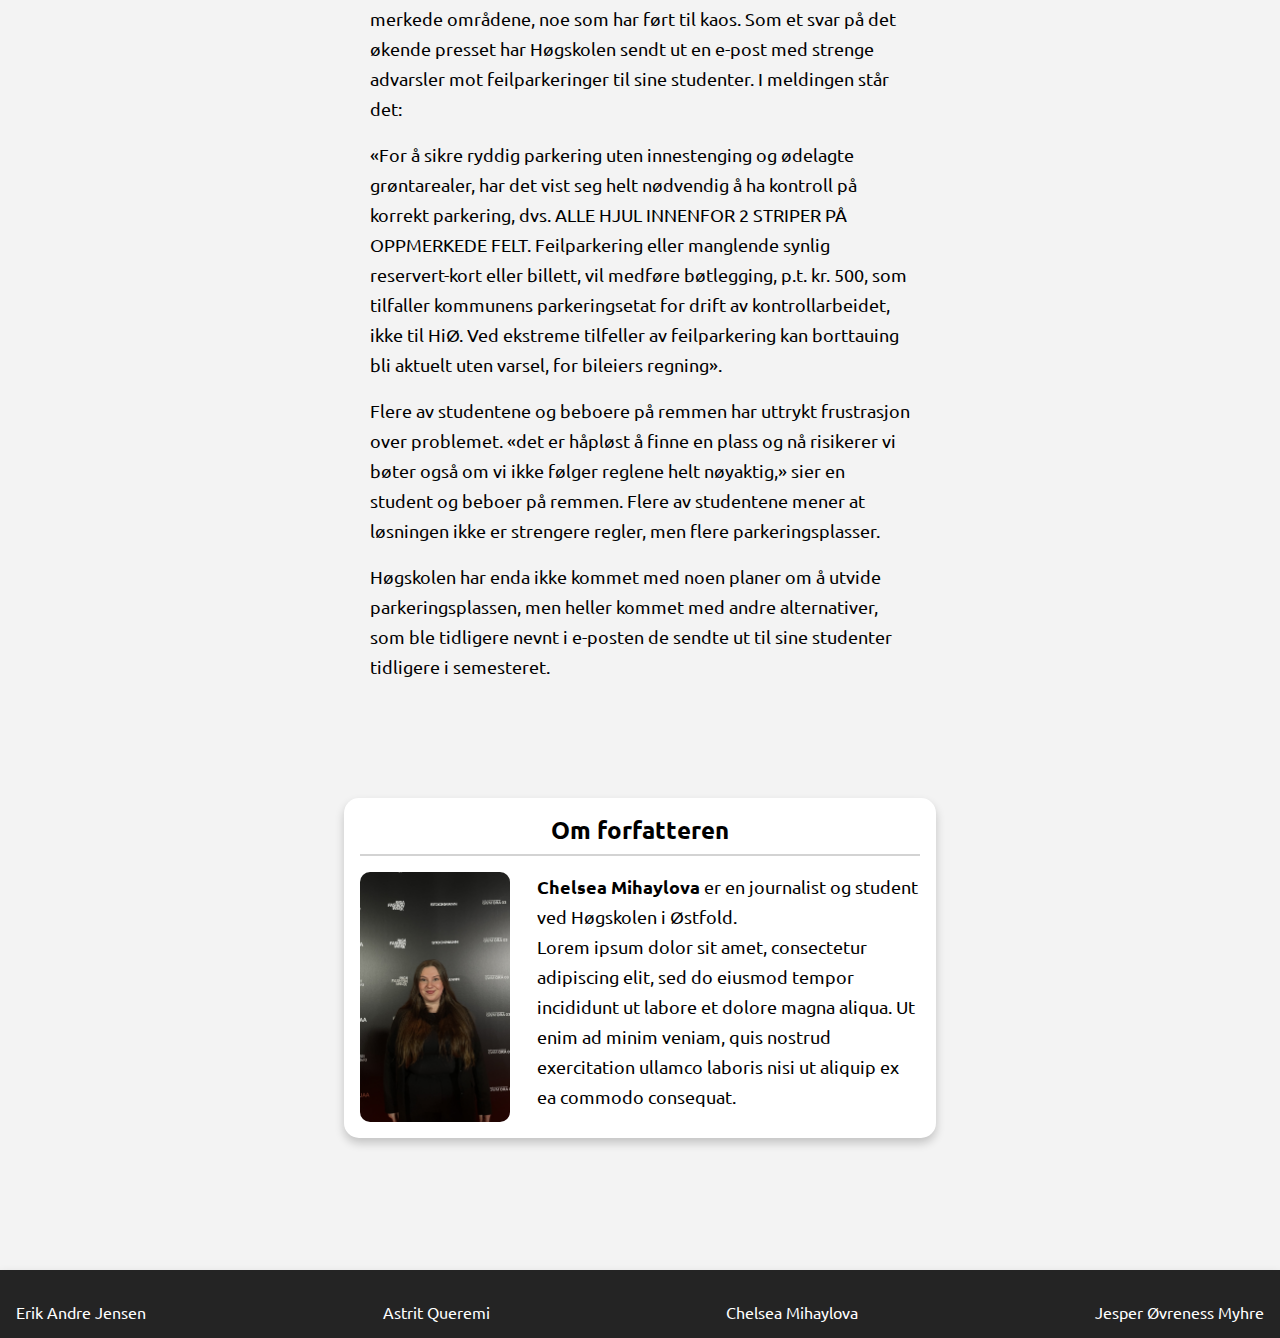
==== commit 417c755b: "videobanner test" ====
--- a/Oblig1/Artikkel1.html
+++ b/Oblig1/Artikkel1.html
@@ -25,7 +25,7 @@
           </ul>
         </nav>
         <section id="bannerContainer">
-          <img src="./media/Bilde1.jpg" alt="Banner" />
+          <video src="./media/Timeline 2.mp4" alt="Banner" autoplay loop muted>
           <p class="photoContext">
             Fullstappet parkering ved Høgskolen i Østfold. <br />
             Foto: Chelsea Mihaylova
--- a/Oblig1/styles/Artikkel.css
+++ b/Oblig1/styles/Artikkel.css
@@ -23,11 +23,21 @@
    
   }
 
+  #articleContainer img {
+    max-width: 100%;
+    transition: transform 0.3s ease-in-out;
+  }
+
+  #articleContainer img:hover {
+    transform: scale(1.008);
+  }
+
+
   #bannerContainer{
     width: 100%;
     height: 500px;
 
-    img{
+    video{
       width: 100%;
       height: 100%;
       object-fit: cover;
@@ -50,6 +60,7 @@
     margin: 0 auto 100px auto;
     width: 65%;
     min-width: 560px;
+    max-width: 900px;
   }
 
   #articleContainer{
@@ -63,7 +74,9 @@
     img{
       max-width: 100%;
     }
+    
   }
+  
   p{
     margin-top: 1rem;
     margin-bottom: 1rem;
--- a/Oblig1/styles/root.css
+++ b/Oblig1/styles/root.css
@@ -3,4 +3,15 @@
   --background-secondary: hsl(0, 0%, 14%);
   --box-shadow: 0 5px 10px rgba(0,0,0,0.2); 
   --font: "ubuntu", "sans-serif";
+}
+
+html {
+  background-color: var(--background-primary);
+  font-family: var(--font);
+  box-sizing: border-box;
+  display: flex;
+  justify-content: center;
+  position: relative;
+  margin-top: 50px;
+  transition: transform 0.5s ease-in-out;
 }